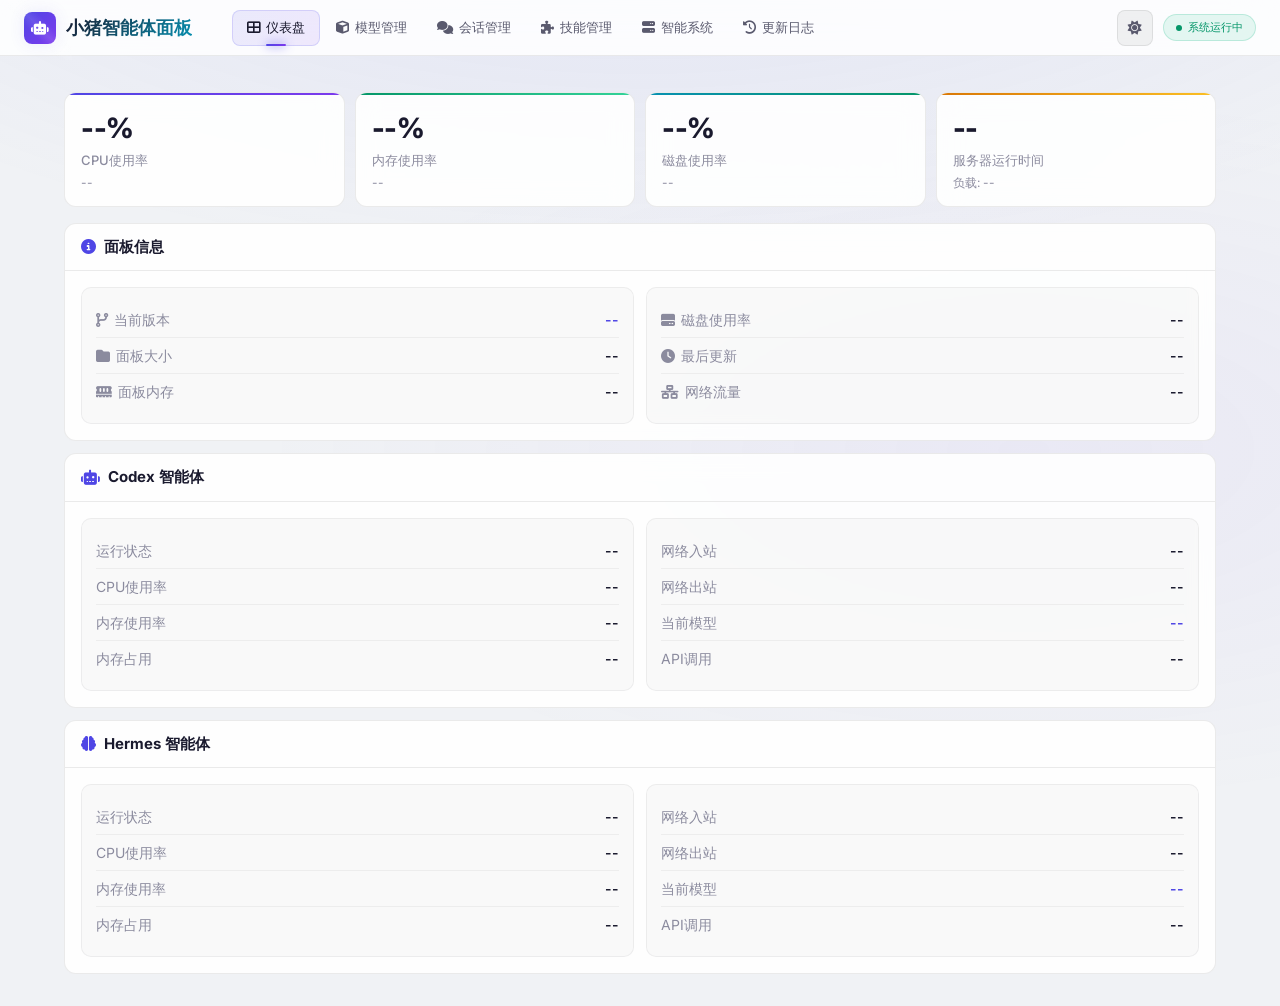
==== index.html @ 763acb1e "Initial commit: Codex WebUI monitoring panel" ====
<!DOCTYPE html>
<html lang="zh-CN">
<head>
    <meta charset="UTF-8">
    <meta name="viewport" content="width=device-width, initial-scale=1.0">
    <meta http-equiv="Cache-Control" content="no-cache, no-store, must-revalidate">
    <meta http-equiv="Pragma" content="no-cache">
    <meta http-equiv="Expires" content="0">
    <title>仪表盘 · 小猪智能体面板</title>
    <link rel="stylesheet" href="https://cdnjs.cloudflare.com/ajax/libs/font-awesome/6.4.0/css/all.min.css">
    <link rel="stylesheet" href="https://fonts.googleapis.com/css2?family=Inter:wght@300;400;500;600;700;800;900&display=swap">
    <style>
        .info-grid {
            display: grid;
            grid-template-columns: repeat(2, minmax(0, 1fr));
            gap: 12px;
        }

        .info-card {
            background: rgba(255, 255, 255, 0.02);
            border: 1px solid rgba(255, 255, 255, 0.04);
            border-radius: 10px;
            padding: 14px;
        }

        [data-theme="light"] .info-card {
            background: rgba(0, 0, 0, 0.02);
            border-color: rgba(0, 0, 0, 0.05);
        }

        .info-row {
            display: flex;
            justify-content: space-between;
            align-items: center;
            gap: 10px;
            padding: 7px 0;
            border-bottom: 1px solid rgba(255, 255, 255, 0.03);
        }

        .info-row:last-child {
            border-bottom: none;
        }

        [data-theme="light"] .info-row {
            border-bottom-color: rgba(0, 0, 0, 0.05);
        }

        .info-key {
            color: var(--text-muted);
            font-size: 14px;
            display: inline-flex;
            align-items: center;
            gap: 6px;
            flex-shrink: 0;
        }

        .info-val {
            color: var(--text-primary);
            font-size: 14px;
            font-weight: 600;
            text-align: right;
            word-break: break-all;
        }

        .info-val.highlight {
            color: var(--accent-1);
        }

        .stat-detail {
            margin-top: 3px;
            color: var(--text-muted);
            font-size: 12px;
        }

        @media (max-width: 768px) {
            .info-grid {
                grid-template-columns: 1fr;
                gap: 8px;
            }
        }

        @media (max-width: 480px) {
            .info-card {
                padding: 10px;
            }

            .info-key,
            .info-val {
                font-size: 13px;
            }

            .stat-detail {
                font-size: 11px;
            }
        }
    </style>
    <link rel="stylesheet" href="theme.css?v=20260429">
    <link rel="stylesheet" href="navbar.css?v=20260429">
</head>
<body>
    
    

    <div class="main-container">
        <!-- 统计条 -->
        <div class="stats-grid">
            <div class="stat-card">
                <div class="stat-value" id="stat-cpu">--%</div>
                <div class="stat-label">CPU使用率</div>
                <div class="stat-detail" id="stat-cpu-detail">--</div>
            </div>
            <div class="stat-card">
                <div class="stat-value" id="stat-memory">--%</div>
                <div class="stat-label">内存使用率</div>
                <div class="stat-detail" id="stat-mem-detail">--</div>
            </div>
            <div class="stat-card">
                <div class="stat-value" id="stat-disk">--%</div>
                <div class="stat-label">磁盘使用率</div>
                <div class="stat-detail" id="stat-disk-detail">--</div>
            </div>
            <div class="stat-card">
                <div class="stat-value" id="stat-uptime">--</div>
                <div class="stat-label">服务器运行时间</div>
                <div class="stat-detail" id="stat-load">负载: --</div>
            </div>
        </div>

        <!-- 面板信息卡片 -->
        <div class="card">
            <div class="card-header">
                <div class="card-title"><i class="fas fa-info-circle"></i> 面板信息</div>
            </div>
            <div class="card-body">
                <div class="info-grid">
                    <div class="info-card">
                        <div class="info-row"><span class="info-key"><i class="fas fa-code-branch"></i> 当前版本</span><span class="info-val highlight" id="panel-version">--</span></div>
                        <div class="info-row"><span class="info-key"><i class="fas fa-folder"></i> 面板大小</span><span class="info-val" id="panel-dir-size">--</span></div>
                        <div class="info-row"><span class="info-key"><i class="fas fa-memory"></i> 面板内存</span><span class="info-val" id="panel-mem">--</span></div>
                    </div>
                    <div class="info-card">
                        <div class="info-row"><span class="info-key"><i class="fas fa-hdd"></i> 磁盘使用率</span><span class="info-val" id="panel-disk">--</span></div>
                        <div class="info-row"><span class="info-key"><i class="fas fa-clock"></i> 最后更新</span><span class="info-val" id="panel-update-date">--</span></div>
                        <div class="info-row"><span class="info-key"><i class="fas fa-network-wired"></i> 网络流量</span><span class="info-val" id="panel-network">--</span></div>
                    </div>
                </div>
            </div>
        </div>

        <!-- Codex 智能体卡片 -->
        <div class="card">
            <div class="card-header">
                <div class="card-title"><i class="fas fa-robot"></i> Codex 智能体</div>
            </div>
            <div class="card-body">
                <div class="info-grid">
                    <div class="info-card">
                        <div class="info-row"><span class="info-key">运行状态</span><span class="info-val" id="codex-status">--</span></div>
                        <div class="info-row"><span class="info-key">CPU使用率</span><span class="info-val" id="codex-cpu">--</span></div>
                        <div class="info-row"><span class="info-key">内存使用率</span><span class="info-val" id="codex-memory">--</span></div>
                        <div class="info-row"><span class="info-key">内存占用</span><span class="info-val" id="codex-mem-mb">--</span></div>
                    </div>
                    <div class="info-card">
                        <div class="info-row"><span class="info-key">网络入站</span><span class="info-val" id="codex-net-in">--</span></div>
                        <div class="info-row"><span class="info-key">网络出站</span><span class="info-val" id="codex-net-out">--</span></div>
                        <div class="info-row"><span class="info-key">当前模型</span><span class="info-val highlight" id="codex-model">--</span></div>
                        <div class="info-row"><span class="info-key">API调用</span><span class="info-val" id="codex-calls">--</span></div>
                    </div>
                </div>
            </div>
        </div>

        <!-- Hermes 智能体卡片 -->
        <div class="card">
            <div class="card-header">
                <div class="card-title"><i class="fas fa-brain"></i> Hermes 智能体</div>
            </div>
            <div class="card-body">
                <div class="info-grid">
                    <div class="info-card">
                        <div class="info-row"><span class="info-key">运行状态</span><span class="info-val" id="hermes-status">--</span></div>
                        <div class="info-row"><span class="info-key">CPU使用率</span><span class="info-val" id="hermes-cpu">--</span></div>
                        <div class="info-row"><span class="info-key">内存使用率</span><span class="info-val" id="hermes-memory">--</span></div>
                        <div class="info-row"><span class="info-key">内存占用</span><span class="info-val" id="hermes-mem-mb">--</span></div>
                    </div>
                    <div class="info-card">
                        <div class="info-row"><span class="info-key">网络入站</span><span class="info-val" id="hermes-net-in">--</span></div>
                        <div class="info-row"><span class="info-key">网络出站</span><span class="info-val" id="hermes-net-out">--</span></div>
                        <div class="info-row"><span class="info-key">当前模型</span><span class="info-val highlight" id="hermes-model">--</span></div>
                        <div class="info-row"><span class="info-key">API调用</span><span class="info-val" id="hermes-calls">--</span></div>
                    </div>
                </div>
            </div>
        </div>
    </div>

    <script>
        const API_HOST = window.location.origin;
        const API_URL = API_HOST + '/api/status';
        
        function formatUptime(seconds) {
            const d = Math.floor(seconds / 86400);
            const h = Math.floor((seconds % 86400) / 3600);
            const m = Math.floor((seconds % 3600) / 60);
            if (d > 0) return d + '天' + h + '小时' + m + '分';
            else if (h > 0) return h + '小时' + m + '分';
            if (m > 0) return m + '分';
            return Math.max(0, Math.floor(seconds || 0)) + '秒';
        }
        
        function formatBytes(bytes) {
            if (bytes < 1024) return Math.round(bytes) + 'B';
            else if (bytes < 1024 * 1024) return (bytes / 1024).toFixed(1) + 'KB';
            else return (bytes / (1024 * 1024)).toFixed(1) + 'MB';
        }

        function toNumber(value) {
            const n = Number(value);
            return Number.isFinite(n) ? n : null;
        }

        function formatPercent(value) {
            const n = toNumber(value);
            return n === null ? '--' : n + '%';
        }

        function formatGbPair(used, total) {
            const usedN = toNumber(used);
            const totalN = toNumber(total);
            if (usedN === null || totalN === null) return '--';
            return usedN + 'GB / ' + totalN + 'GB';
        }

        function formatMb(value) {
            const n = toNumber(value);
            return n === null ? '--' : n + 'MB';
        }

        function statusText(status) {
            if (status === 'online') return '运行中';
            if (status === 'stopped') return '已停止';
            if (status === 'offline') return '离线';
            return '--';
        }
        
        function formatNetworkSpeed(bytesPerSecond) {
            const value = toNumber(bytesPerSecond);
            if (value === null) return '--';
            if (value < 1024) return Math.round(value) + 'B/s';
            if (value < 1024 * 1024) return (value / 1024).toFixed(1) + 'KB/s';
            return (value / (1024 * 1024)).toFixed(1) + 'MB/s';
        }
        
        function setStatusColor(el, status) {
            if (status === 'online') {
                el.style.color = 'var(--accent-4)';
            } else if (status === 'stopped' || status === 'offline') {
                el.style.color = 'var(--accent-6)';
            } else {
                el.style.color = 'var(--text-secondary)';
            }
        }
        
        function updateDashboard(data) {
                    const sys = data.system_info || {};
                    const agents = data.agents || {};
                    const codex = agents.codex || {};
                    const he = agents.hermes || {};
                    const ms = data.model_stats || {};
                    
                    // 统计条 - CPU
                    document.getElementById('stat-cpu').textContent = formatPercent(sys.total_cpu);
                    document.getElementById('stat-cpu-detail').textContent = '负载: ' + (sys.load_avg || '--');
                    
                    // 统计条 - 内存
                    document.getElementById('stat-memory').textContent = formatPercent(sys.total_memory);
                    document.getElementById('stat-mem-detail').textContent = formatGbPair(sys.mem_used_gb, sys.mem_total_gb);
                    
                    // 统计条 - 磁盘
                    document.getElementById('stat-disk').textContent = formatPercent(sys.total_disk);
                    document.getElementById('stat-disk-detail').textContent = formatGbPair(sys.disk_used_gb, sys.disk_total_gb);
                    
                    // 统计条 - 服务器运行时间
                    document.getElementById('stat-uptime').textContent = formatUptime(sys.server_uptime_seconds || 0);
                    document.getElementById('stat-load').textContent = '负载: ' + (sys.load_avg || '--');
                    
                    // Codex
                    const codexStatus = codex.status || 'unknown';
                    const codexStatusEl = document.getElementById('codex-status');
                    codexStatusEl.textContent = statusText(codexStatus);
                    setStatusColor(codexStatusEl, codexStatus);
                    
                    document.getElementById('codex-cpu').textContent = formatPercent(codex.cpu_usage);
                    document.getElementById('codex-memory').textContent = formatPercent(codex.memory_usage);
                    document.getElementById('codex-mem-mb').textContent = formatMb(codex.mem_mb);
                    document.getElementById('codex-net-in').textContent = formatNetworkSpeed(codex.network_in || 0);
                    document.getElementById('codex-net-out').textContent = formatNetworkSpeed(codex.network_out || 0);
                    // 当前模型从 model_stats 读取（显示真实 model_id）
                    document.getElementById('codex-model').textContent = ms.model_id || codex.model || '--';
                    document.getElementById('codex-calls').textContent = codex.api_calls || 0;
                    
                    // 面板信息
                    const pi = data.panel_info || {};
                    document.getElementById('panel-version').textContent = pi.panel_version || '--';
                    document.getElementById('panel-dir-size').textContent = pi.dir_size || '--';
                    document.getElementById('panel-mem').textContent = pi.panel_mem || '--';
                    document.getElementById('panel-update-date').textContent = pi.update_date || '--';
                    document.getElementById('panel-disk').textContent = formatPercent(sys.total_disk);
                    document.getElementById('panel-network').textContent = '↓' + formatNetworkSpeed(sys.total_network_in || 0) + ' ↑' + formatNetworkSpeed(sys.total_network_out || 0);
                    
                    // Hermes
                    const heStatus = he.status || 'unknown';
                    const heStatusEl = document.getElementById('hermes-status');
                    heStatusEl.textContent = statusText(heStatus);
                    setStatusColor(heStatusEl, heStatus);
                    
                    document.getElementById('hermes-cpu').textContent = formatPercent(he.cpu_usage);
                    document.getElementById('hermes-memory').textContent = formatPercent(he.memory_usage);
                    document.getElementById('hermes-mem-mb').textContent = formatMb(he.mem_mb);
                    document.getElementById('hermes-net-in').textContent = formatNetworkSpeed(he.network_in || 0);
                    document.getElementById('hermes-net-out').textContent = formatNetworkSpeed(he.network_out || 0);
                    // Hermes 当前模型
                    document.getElementById('hermes-model').textContent = he.model || '--';
                    document.getElementById('hermes-calls').textContent = he.api_calls || 0;
        }

        // SSE 实时推送（主数据源）+ 轮询 fallback
        let sseConnected = false;
        function connectSSE() {
            const evtSource = new EventSource(API_HOST + '/api/events');
            evtSource.onopen = function() {
                sseConnected = true;
                console.log('✅ SSE 实时连接已建立');
            };
            evtSource.onmessage = function(e) {
                try {
                    const msg = JSON.parse(e.data);
                    if (msg.data) {
                        updateDashboard(msg.data);
                        // 如果有变化字段，高亮显示
                        if (msg.changes && msg.changes.length > 0) {
                            highlightChanges(msg.changes);
                        }
                    }
                } catch(err) { console.error('SSE parse error:', err); }
            };
            evtSource.onerror = function() {
                sseConnected = false;
                console.warn('⚠️ SSE 连接断开，3秒后重试...');
                evtSource.close();
                setTimeout(connectSSE, 3000);
            };
        }
        function highlightChanges(changes) {
            // 高亮显示变化的字段
            changes.forEach(c => {
                const parts = c.split('.');
                if (parts.length < 2) return;
                const agent = parts[0];
                const field = parts[1];
                // 找到对应的 DOM 元素并添加高亮动画
                const idMap = {
                    'oc': { 'cpu_usage': 'codex-cpu', 'memory_usage': 'codex-memory', 'status': 'codex-status', 'model': 'codex-model', 'api_calls': 'codex-calls' },
                    'codex': { 'cpu_usage': 'codex-cpu', 'memory_usage': 'codex-memory', 'status': 'codex-status', 'model': 'codex-model', 'api_calls': 'codex-calls' },
                    'he': { 'cpu_usage': 'hermes-cpu', 'memory_usage': 'hermes-memory', 'status': 'hermes-status', 'model': 'hermes-model', 'api_calls': 'hermes-calls' },
                    'hermes': { 'cpu_usage': 'hermes-cpu', 'memory_usage': 'hermes-memory', 'status': 'hermes-status', 'model': 'hermes-model', 'api_calls': 'hermes-calls' }
                };
                const elId = idMap[agent] && idMap[agent][field];
                if (elId) {
                    const el = document.getElementById(elId);
                    if (el) {
                        el.style.transition = 'color 0.3s';
                        el.style.color = 'var(--accent-3)';
                        setTimeout(() => { el.style.color = ''; }, 1000);
                    }
                }
            });
        }
        // 首屏先拉一次，避免等待 SSE 首帧
        fetch(API_URL).then(r => r.json()).then(d => updateDashboard(d)).catch(() => {});
        // 启动 SSE 实时连接
        connectSSE();
        // 轮询 fallback：每 30 秒从 /api/status 拉取一次（防止 SSE 静默断开）
        setInterval(() => {
            if (!sseConnected) {
                fetch(API_URL).then(r => r.json()).then(d => updateDashboard(d)).catch(() => {});
            }
        }, 30000);
</script>
<script src="auth.js?v=20260429"></script>
<script src="navbar.js?v=20260429"></script>
</body>
</html>
---- theme.css ----
/* ========================================
   小猪智能体面板 - 公共主题样式
   所有页面统一引用此文件
   ======================================== */

/* ===== CSS变量 ===== */
:root {
    --bg-primary: #0a0a0f;
    --bg-secondary: #12121a;
    --bg-card: rgba(18, 18, 26, 0.8);
    --bg-card-hover: rgba(25, 25, 40, 0.9);
    --border: rgba(255, 255, 255, 0.06);
    --border-glow: rgba(99, 102, 241, 0.3);
    --text-primary: #f0f0f5;
    --text-secondary: #8b8b9e;
    --text-muted: #5a5a6e;
    --accent-1: #6366f1;
    --accent-2: #8b5cf6;
    --accent-3: #06b6d4;
    --accent-4: #10b981;
    --accent-5: #f59e0b;
    --accent-6: #ef4444;
    --glow-1: rgba(99, 102, 241, 0.15);
    --glow-2: rgba(139, 92, 246, 0.15);
    --glow-3: rgba(6, 182, 212, 0.15);
}
[data-theme="light"] {
    --bg-primary: #f0f2f5;
    --bg-secondary: #ffffff;
    --bg-card: rgba(255,255,255,0.9);
    --bg-card-hover: rgba(255,255,255,0.95);
    --border: rgba(0,0,0,0.08);
    --border-glow: rgba(99,102,241,0.2);
    --text-primary: #1a1a2e;
    --text-secondary: #5a5a6e;
    --text-muted: #8b8b9e;
    --accent-1: #4f46e5;
    --accent-2: #7c3aed;
    --accent-3: #0891b2;
    --accent-4: #059669;
    --accent-5: #d97706;
    --accent-6: #dc2626;
    --glow-1: rgba(79,70,229,0.1);
    --glow-2: rgba(124,58,237,0.1);
    --glow-3: rgba(8,145,178,0.1);
}

/* ===== 基础重置 ===== */
* { margin: 0; padding: 0; box-sizing: border-box; }
body {
    font-family: 'Inter', 'Microsoft YaHei', -apple-system, BlinkMacSystemFont, sans-serif;
    background: var(--bg-primary);
    color: var(--text-primary);
    line-height: 1.5;
    font-size: 15px;
    overflow-x: hidden;
    transition: background-color 0.4s ease, color 0.3s ease;
}
body::before {
    content: ''; position: fixed; top: 0; left: 0; right: 0; bottom: 0;
    background: radial-gradient(ellipse 80% 50% at 50% -20%, rgba(99,102,241,0.12), transparent),
                radial-gradient(ellipse 60% 40% at 80% 50%, rgba(139,92,246,0.06), transparent);
    pointer-events: none; z-index: 0;
}
body::after {
    content: ''; position: fixed; top: 0; left: 0; right: 0; bottom: 0;
    background-image: linear-gradient(rgba(255,255,255,0.02) 1px, transparent 1px),
                      linear-gradient(90deg, rgba(255,255,255,0.02) 1px, transparent 1px);
    background-size: 60px 60px; pointer-events: none; z-index: 0;
}

/* ===== 主容器 ===== */
.main-container {
    margin-top: 72px;
    padding: 20px 24px;
    max-width: 1200px;
    margin-left: auto;
    margin-right: auto;
    position: relative;
    z-index: 1;
}

/* ===== 卡片 ===== */
.card {
    background: var(--bg-card);
    backdrop-filter: blur(12px);
    border: 1px solid var(--border);
    border-radius: 12px;
    margin-bottom: 12px;
    overflow: hidden;
    transition: background-color 0.4s ease, border-color 0.4s ease;
}
.card-header {
    padding: 12px 16px;
    border-bottom: 1px solid var(--border);
    display: flex;
    align-items: center;
    justify-content: space-between;
    min-height: 44px;
}
.card-title {
    font-size: 15px;
    font-weight: 700;
    display: flex;
    align-items: center;
    gap: 8px;
}
.card-title i { color: var(--accent-1); font-size: 15px; }
.card-body { padding: 16px; }

/* ===== 按钮 ===== */
.btn {
    display: inline-flex; align-items: center; gap: 6px;
    padding: 7px 14px; border-radius: 8px;
    font-size: 14px; font-weight: 600;
    cursor: pointer; transition: all 0.3s ease;
    border: none; text-decoration: none;
}
.btn-primary { background: linear-gradient(135deg, var(--accent-1), var(--accent-2)); color: white; box-shadow: 0 2px 10px var(--glow-1); }
.btn-primary:hover { transform: translateY(-1px); box-shadow: 0 4px 15px var(--glow-1); }
.btn-ghost { background: rgba(255,255,255,0.05); color: var(--text-secondary); border: 1px solid var(--border); }
.btn-ghost:hover { background: rgba(255,255,255,0.08); color: var(--text-primary); }
.btn-success { background: linear-gradient(135deg, var(--accent-4), #34d399); color: white; }
.btn-warning { background: linear-gradient(135deg, var(--accent-5), #fbbf24); color: #1a1a2e; }
.btn-danger { background: linear-gradient(135deg, var(--accent-6), #dc2626); color: white; }
.btn-sm { padding: 4px 8px !important; font-size: 12px !important; }
.btn:disabled { opacity: 0.5; cursor: not-allowed; transform: none !important; }

/* ===== 统计卡片 ===== */
.stats-grid {
    display: grid; grid-template-columns: repeat(4, 1fr); gap: 10px; margin-bottom: 16px;
}
.stat-card {
    background: var(--bg-card); backdrop-filter: blur(12px);
    border: 1px solid var(--border); border-radius: 12px; padding: 14px 16px;
    position: relative; overflow: hidden; transition: all 0.3s ease;
}
.stat-card::before {
    content: ''; position: absolute; top: 0; left: 0; right: 0; height: 2px;
}
.stat-card:nth-child(1)::before { background: linear-gradient(90deg, var(--accent-1), var(--accent-2)); }
.stat-card:nth-child(2)::before { background: linear-gradient(90deg, var(--accent-4), #34d399); }
.stat-card:nth-child(3)::before { background: linear-gradient(90deg, var(--accent-3), var(--accent-4)); }
.stat-card:nth-child(4)::before { background: linear-gradient(90deg, var(--accent-5), #fbbf24); }
.stat-card:nth-child(5)::before { background: linear-gradient(90deg, #6b7280, #9ca3af); }
.stat-card:nth-child(6)::before { background: linear-gradient(90deg, #8b5cf6, #a78bfa); }
.stat-card:hover {
    border-color: var(--border-glow); transform: translateY(-2px);
}
.stat-value {
    font-size: 28px; font-weight: 800; letter-spacing: -0.5px; margin-bottom: 2px;
}
.stat-label {
    color: var(--text-muted); font-size: 13px; font-weight: 500;
}
.stat-label i {
    margin-right: 4px; font-size: 12px;
}
.stat-card.clickable { cursor: pointer; }
.stat-card.clickable:active { transform: scale(0.98); }

/* ===== 主题切换动画 ===== */
.card, .stat-card, .model-item, .agent-card, .version-card, .log-container,
.config-item, .info-card, .agent-stat {
    transition: background-color 0.4s ease, border-color 0.4s ease, box-shadow 0.4s ease;
}

/* ===== 响应式 ===== */
@media (max-width: 1024px) {
    .main-container { padding: 16px 20px; }
}
@media (max-width: 768px) {
    .main-container { padding: 12px; margin-top: 60px; max-width: 100%; }
    .card-header { padding: 10px 12px; }
    .card-body { padding: 12px; }
    .stats-grid { grid-template-columns: repeat(2, 1fr); gap: 8px; }
}
@media (max-width: 480px) {
    .main-container { padding: 8px; margin-top: 52px; }
    .stats-grid { grid-template-columns: repeat(2, 1fr); gap: 6px; }
    .stat-value { font-size: 24px; }
}

/* ===== 滚动条 ===== */
::-webkit-scrollbar { width: 5px; }
::-webkit-scrollbar-track { background: transparent; }
::-webkit-scrollbar-thumb { background: rgba(255,255,255,0.1); border-radius: 3px; }
---- navbar.css ----
/**
 * 小猪智能体面板 公共导航栏样式
 * 所有页面统一引用此文件
 */

/* ===== 导航栏 ===== */
.navbar {
    background: rgba(10, 10, 15, 0.85);
    backdrop-filter: blur(20px) saturate(1.5);
    -webkit-backdrop-filter: blur(20px) saturate(1.5);
    border-bottom: 1px solid var(--border);
    height: 56px;
    position: fixed;
    top: 0; left: 0; right: 0;
    z-index: 1000;
    display: flex;
    align-items: center;
    padding: 0 24px;
}
[data-theme="light"] .navbar {
    background: rgba(255,255,255,0.85);
}

/* 品牌 */
.navbar-brand {
    display: flex;
    align-items: center;
    gap: 10px;
    font-size: 18px;
    font-weight: 800;
    color: var(--text-primary);
    text-decoration: none;
}
.navbar-brand .logo {
    width: 32px; height: 32px;
    background: linear-gradient(135deg, var(--accent-1), var(--accent-2));
    border-radius: 8px;
    display: flex;
    align-items: center;
    justify-content: center;
    font-size: 14px;
    color: white;
    box-shadow: 0 0 16px var(--glow-1);
    position: relative;
    overflow: visible;
}
.navbar-brand .logo::after {
    content: '';
    position: absolute;
    top: -50%; left: -50%;
    width: 200%; height: 200%;
    background: linear-gradient(45deg, transparent 40%, rgba(255,255,255,0.1) 50%, transparent 60%);
    animation: shimmer 3s infinite;
}
@keyframes shimmer {
    0% { transform: translateX(-100%) rotate(45deg); }
    100% { transform: translateX(100%) rotate(45deg); }
}
.navbar-brand span {
    background: linear-gradient(135deg, var(--text-primary), var(--accent-3));
    -webkit-background-clip: text;
    -webkit-text-fill-color: transparent;
    background-clip: text;
}

/* 菜单 */
.navbar-menu {
    display: flex;
    margin-left: 40px;
    gap: 2px;
}
.navbar-item {
    display: flex;
    align-items: center;
    gap: 6px;
    padding: 0 14px;
    height: 36px;
    color: var(--text-secondary);
    text-decoration: none;
    font-size: 13px;
    font-weight: 500;
    border-radius: 8px;
    transition: all 0.3s ease;
    position: relative;
}
.navbar-item:hover {
    color: var(--text-primary);
    background: rgba(255,255,255,0.05);
}
[data-theme="light"] .navbar-item:hover {
    background: rgba(0,0,0,0.05);
}
.navbar-item.active {
    color: var(--text-primary);
    background: linear-gradient(135deg, var(--glow-1), var(--glow-2));
    border: 1px solid var(--border-glow);
}
.navbar-item.active::before {
    content: '';
    position: absolute;
    bottom: -1px;
    left: 50%;
    transform: translateX(-50%);
    width: 20px;
    height: 2px;
    background: linear-gradient(90deg, var(--accent-1), var(--accent-2));
    border-radius: 1px;
    box-shadow: 0 0 10px var(--accent-1);
}

/* 右侧区域 */
.navbar-right {
    margin-left: auto;
    display: flex;
    align-items: center;
    gap: 10px;
    flex-shrink: 0;
}

/* 主题切换按钮 */
.theme-toggle {
    width: 36px; height: 36px;
    border-radius: 8px;
    border: 1px solid var(--border);
    background: rgba(255,255,255,0.05);
    color: var(--text-secondary);
    cursor: pointer;
    display: flex; align-items: center; justify-content: center;
    font-size: 14px;
    transition: all 0.3s ease;
    position: relative;
    overflow: hidden;
}
.theme-toggle:hover {
    background: rgba(255,255,255,0.1);
    color: var(--text-primary);
    border-color: var(--border-glow);
}
[data-theme="light"] .theme-toggle {
    background: rgba(0,0,0,0.05);
}
[data-theme="light"] .theme-toggle:hover {
    background: rgba(0,0,0,0.08);
}
.theme-toggle .icon-sun,
.theme-toggle .icon-moon {
    position: absolute;
    transition: all 0.4s cubic-bezier(0.4, 0, 0.2, 1);
}
.theme-toggle .icon-sun {
    opacity: 0;
    transform: rotate(-90deg) scale(0.5);
}
.theme-toggle .icon-moon {
    opacity: 1;
    transform: rotate(0deg) scale(1);
}
[data-theme="light"] .theme-toggle .icon-sun {
    opacity: 1;
    transform: rotate(0deg) scale(1);
}
[data-theme="light"] .theme-toggle .icon-moon {
    opacity: 0;
    transform: rotate(90deg) scale(0.5);
}

/* 状态标签 */
.navbar-status {
    display: flex;
    align-items: center;
    gap: 6px;
    padding: 4px 12px;
    background: rgba(16,185,129,0.1);
    border: 1px solid rgba(16,185,129,0.2);
    border-radius: 16px;
    font-size: 11px;
    color: var(--accent-4);
    font-weight: 500;
}
.navbar-status .pulse {
    width: 6px; height: 6px;
    background: var(--accent-4);
    border-radius: 50%;
    animation: pulse-dot 2s infinite;
}
@keyframes pulse-dot {
    0%, 100% { opacity: 1; box-shadow: 0 0 0 0 rgba(16,185,129,0.4); }
    50% { opacity: 0.8; box-shadow: 0 0 0 6px rgba(16,185,129,0); }
}

/* 汉堡菜单按钮 */
.hamburger {
    display: none;
    width: 36px; height: 36px;
    border-radius: 8px;
    border: 1px solid var(--border);
    background: rgba(255,255,255,0.05);
    color: var(--text-secondary);
    cursor: pointer;
    align-items: center;
    justify-content: center;
    font-size: 16px;
    transition: all 0.3s ease;
}
.hamburger:hover {
    background: rgba(255,255,255,0.1);
    color: var(--text-primary);
}
[data-theme="light"] .hamburger {
    background: rgba(0,0,0,0.05);
}
[data-theme="light"] .hamburger:hover {
    background: rgba(0,0,0,0.08);
}

/* ===== 手机端下拉菜单 ===== */
.mobile-menu {
    display: none;
    position: fixed;
    top: 56px; left: 0; right: 0;
    background: rgba(10,10,15,0.95);
    backdrop-filter: blur(20px);
    -webkit-backdrop-filter: blur(20px);
    border-bottom: 1px solid var(--border);
    z-index: 999;
    flex-direction: column;
    padding: 8px 16px 12px;
    gap: 4px;
    max-height: calc(100vh - 56px);
    overflow-y: auto;
}
.mobile-menu.open {
    display: flex;
}
[data-theme="light"] .mobile-menu {
    background: rgba(255,255,255,0.95);
}
.mobile-menu-item {
    display: flex;
    align-items: center;
    gap: 10px;
    padding: 12px 14px;
    color: var(--text-secondary);
    text-decoration: none;
    font-size: 13px;
    font-weight: 500;
    border-radius: 8px;
    transition: all 0.3s ease;
}
.mobile-menu-item:hover {
    color: var(--text-primary);
    background: rgba(255,255,255,0.05);
}
[data-theme="light"] .mobile-menu-item:hover {
    background: rgba(0,0,0,0.05);
}
.mobile-menu-item.active {
    color: var(--text-primary);
    background: linear-gradient(135deg, var(--glow-1), var(--glow-2));
    border: 1px solid var(--border-glow);
}

/* 会话管理 */
.nav-menu a:nth-child(4) i { color: var(--accent-5); }

/* ===== 响应式 ===== */
@media (max-width: 768px) {
    .navbar { padding: 0 16px; justify-content: space-between; height: 60px; }
    .navbar-menu { display: none !important; }
    .navbar-status { display: none !important; }
    .theme-toggle { display: flex !important; width: 38px !important; height: 38px !important; font-size: 14px !important; }
    .hamburger { display: flex !important; width: 38px !important; height: 38px !important; font-size: 16px !important; }
    .navbar-right { gap: 8px; flex-shrink: 0; }
    .navbar-brand { font-size: 16px; flex-shrink: 0; gap: 8px; }
    .navbar-brand .logo { width: 34px; height: 34px; font-size: 14px; }
    .navbar-brand .logo::after { display: none; }
    .mobile-menu { top: 60px; max-height: calc(100vh - 60px); }
}
@media (max-width: 480px) {
    .navbar { padding: 0 12px; height: 52px; }
    .navbar-brand { gap: 8px; }
    .navbar-brand .logo { width: 30px; height: 30px; font-size: 13px; }
    .theme-toggle { width: 34px !important; height: 34px !important; font-size: 13px !important; }
    .hamburger { width: 34px !important; height: 34px !important; font-size: 14px !important; }
    .navbar-right { gap: 6px; }
    .mobile-menu { top: 52px; padding: 6px 10px 10px; }
    .mobile-menu-item { padding: 10px 12px; font-size: 13px; }
}
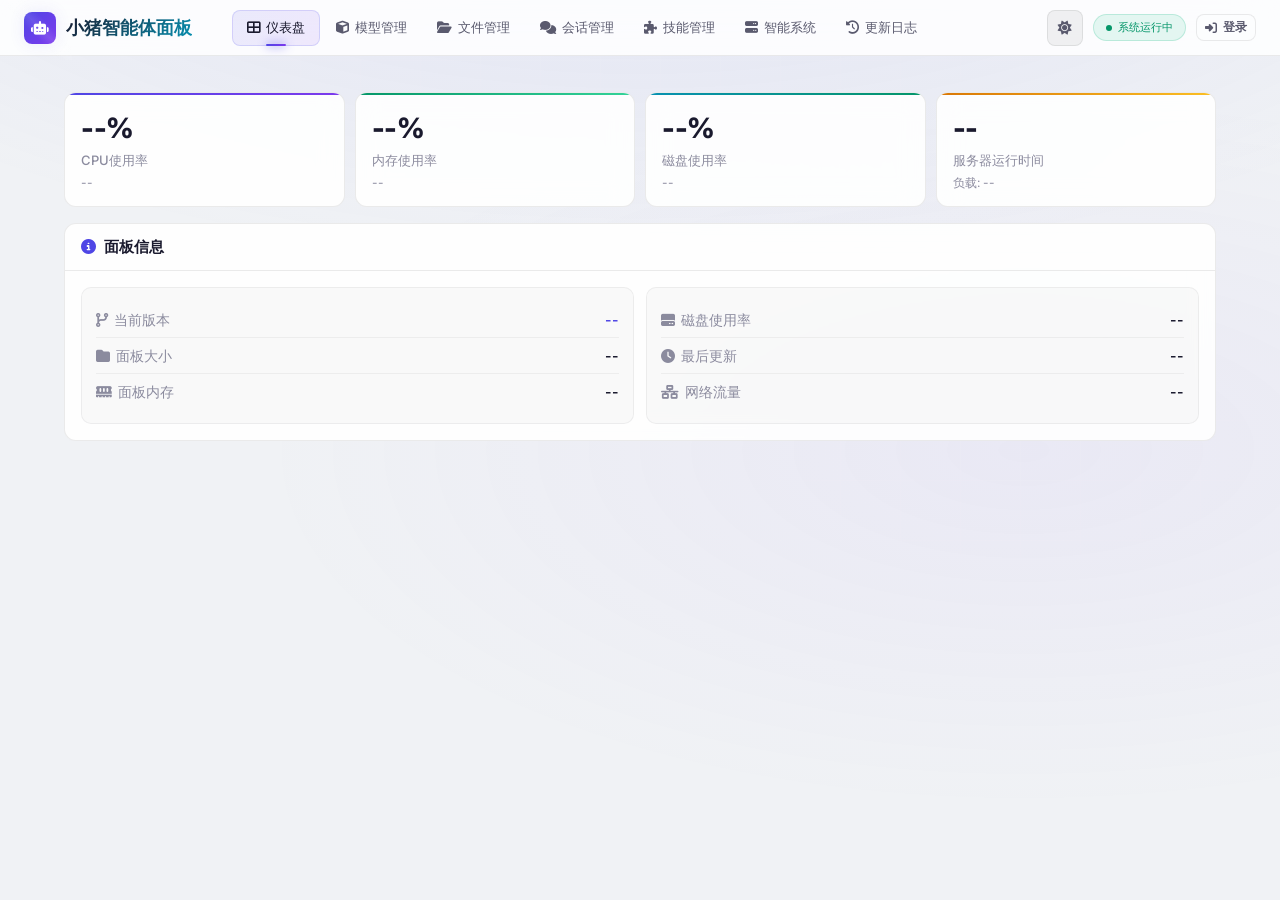
==== commit dbaf0ba2: "feat: 全面优化监控面板 - 动态agent检测/token统计/文件管理/安全保护 主要改动: - 动态agent检测: 移除Hermes硬编码，自动发现OpenClaw和Codex - Tok" ====
--- a/index.html
+++ b/index.html
@@ -147,51 +147,7 @@
             </div>
         </div>
 
-        <!-- Codex 智能体卡片 -->
-        <div class="card">
-            <div class="card-header">
-                <div class="card-title"><i class="fas fa-robot"></i> Codex 智能体</div>
-            </div>
-            <div class="card-body">
-                <div class="info-grid">
-                    <div class="info-card">
-                        <div class="info-row"><span class="info-key">运行状态</span><span class="info-val" id="codex-status">--</span></div>
-                        <div class="info-row"><span class="info-key">CPU使用率</span><span class="info-val" id="codex-cpu">--</span></div>
-                        <div class="info-row"><span class="info-key">内存使用率</span><span class="info-val" id="codex-memory">--</span></div>
-                        <div class="info-row"><span class="info-key">内存占用</span><span class="info-val" id="codex-mem-mb">--</span></div>
-                    </div>
-                    <div class="info-card">
-                        <div class="info-row"><span class="info-key">网络入站</span><span class="info-val" id="codex-net-in">--</span></div>
-                        <div class="info-row"><span class="info-key">网络出站</span><span class="info-val" id="codex-net-out">--</span></div>
-                        <div class="info-row"><span class="info-key">当前模型</span><span class="info-val highlight" id="codex-model">--</span></div>
-                        <div class="info-row"><span class="info-key">API调用</span><span class="info-val" id="codex-calls">--</span></div>
-                    </div>
-                </div>
-            </div>
-        </div>
-
-        <!-- Hermes 智能体卡片 -->
-        <div class="card">
-            <div class="card-header">
-                <div class="card-title"><i class="fas fa-brain"></i> Hermes 智能体</div>
-            </div>
-            <div class="card-body">
-                <div class="info-grid">
-                    <div class="info-card">
-                        <div class="info-row"><span class="info-key">运行状态</span><span class="info-val" id="hermes-status">--</span></div>
-                        <div class="info-row"><span class="info-key">CPU使用率</span><span class="info-val" id="hermes-cpu">--</span></div>
-                        <div class="info-row"><span class="info-key">内存使用率</span><span class="info-val" id="hermes-memory">--</span></div>
-                        <div class="info-row"><span class="info-key">内存占用</span><span class="info-val" id="hermes-mem-mb">--</span></div>
-                    </div>
-                    <div class="info-card">
-                        <div class="info-row"><span class="info-key">网络入站</span><span class="info-val" id="hermes-net-in">--</span></div>
-                        <div class="info-row"><span class="info-key">网络出站</span><span class="info-val" id="hermes-net-out">--</span></div>
-                        <div class="info-row"><span class="info-key">当前模型</span><span class="info-val highlight" id="hermes-model">--</span></div>
-                        <div class="info-row"><span class="info-key">API调用</span><span class="info-val" id="hermes-calls">--</span></div>
-                    </div>
-                </div>
-            </div>
-        </div>
+                <div id="agent-cards-container"></div>
     </div>
 
     <script>
@@ -261,43 +217,84 @@
             }
         }
         
+        // 智能体 ID → 图标映射（动态）
+        function agentIcon(agentId) {
+            const icons = { 'openclaw': 'fa-robot', 'codex': 'fa-code' };
+            return icons[agentId] || 'fa-microchip';
+        }
+
+        // 动态生成智能体卡片
+        function renderAgentCards(agents) {
+            const container = document.getElementById('agent-cards-container');
+            if (!container) return;
+            if (container.children.length === 0) {
+                let html = '';
+                for (const [agentId, info] of Object.entries(agents || {})) {
+                    const label = info.name || agentId;
+                    const icon = agentIcon(agentId);
+                    html += `
+        <div class="card agent-card" data-agent="${agentId}">
+            <div class="card-header">
+                <div class="card-title"><i class="fas ${icon}"></i> ${label} 智能体</div>
+            </div>
+            <div class="card-body">
+                <div class="info-grid">
+                    <div class="info-card">
+                        <div class="info-row"><span class="info-key">运行状态</span><span class="info-val" id="${agentId}-status">--</span></div>
+                        <div class="info-row"><span class="info-key">CPU使用率</span><span class="info-val" id="${agentId}-cpu">--</span></div>
+                        <div class="info-row"><span class="info-key">内存使用率</span><span class="info-val" id="${agentId}-memory">--</span></div>
+                        <div class="info-row"><span class="info-key">内存占用</span><span class="info-val" id="${agentId}-mem-mb">--</span></div>
+                    </div>
+                    <div class="info-card">
+                        <div class="info-row"><span class="info-key">网络入站</span><span class="info-val" id="${agentId}-net-in">--</span></div>
+                        <div class="info-row"><span class="info-key">网络出站</span><span class="info-val" id="${agentId}-net-out">--</span></div>
+                        <div class="info-row"><span class="info-key">当前模型</span><span class="info-val highlight" id="${agentId}-model">--</span></div>
+                        <div class="info-row"><span class="info-key">API调用</span><span class="info-val" id="${agentId}-calls">--</span></div>
+                    </div>
+                </div>
+            </div>
+        </div>`;
+                }
+                container.innerHTML = html;
+            }
+        }
+        
         function updateDashboard(data) {
                     const sys = data.system_info || {};
                     const agents = data.agents || {};
-                    const codex = agents.codex || {};
-                    const he = agents.hermes || {};
                     const ms = data.model_stats || {};
                     
-                    // 统计条 - CPU
+                    // 统计条
                     document.getElementById('stat-cpu').textContent = formatPercent(sys.total_cpu);
                     document.getElementById('stat-cpu-detail').textContent = '负载: ' + (sys.load_avg || '--');
-                    
-                    // 统计条 - 内存
                     document.getElementById('stat-memory').textContent = formatPercent(sys.total_memory);
                     document.getElementById('stat-mem-detail').textContent = formatGbPair(sys.mem_used_gb, sys.mem_total_gb);
-                    
-                    // 统计条 - 磁盘
                     document.getElementById('stat-disk').textContent = formatPercent(sys.total_disk);
                     document.getElementById('stat-disk-detail').textContent = formatGbPair(sys.disk_used_gb, sys.disk_total_gb);
-                    
-                    // 统计条 - 服务器运行时间
                     document.getElementById('stat-uptime').textContent = formatUptime(sys.server_uptime_seconds || 0);
                     document.getElementById('stat-load').textContent = '负载: ' + (sys.load_avg || '--');
-                    
-                    // Codex
-                    const codexStatus = codex.status || 'unknown';
-                    const codexStatusEl = document.getElementById('codex-status');
-                    codexStatusEl.textContent = statusText(codexStatus);
-                    setStatusColor(codexStatusEl, codexStatus);
-                    
-                    document.getElementById('codex-cpu').textContent = formatPercent(codex.cpu_usage);
-                    document.getElementById('codex-memory').textContent = formatPercent(codex.memory_usage);
-                    document.getElementById('codex-mem-mb').textContent = formatMb(codex.mem_mb);
-                    document.getElementById('codex-net-in').textContent = formatNetworkSpeed(codex.network_in || 0);
-                    document.getElementById('codex-net-out').textContent = formatNetworkSpeed(codex.network_out || 0);
-                    // 当前模型从 model_stats 读取（显示真实 model_id）
-                    document.getElementById('codex-model').textContent = ms.model_id || codex.model || '--';
-                    document.getElementById('codex-calls').textContent = codex.api_calls || 0;
+
+                    // 动态生成卡片（首次）并更新所有智能体数据
+                    renderAgentCards(agents);
+                    for (const [agentId, info] of Object.entries(agents)) {
+                        const setStatus = (field, value) => {
+                            const el = document.getElementById(agentId + '-' + field);
+                            if (el) el.textContent = value;
+                        };
+                        const status = info.status || 'unknown';
+                        const statusEl = document.getElementById(agentId + '-status');
+                        if (statusEl) {
+                            statusEl.textContent = statusText(status);
+                            setStatusColor(statusEl, status);
+                        }
+                        setStatus('cpu', formatPercent(info.cpu_usage));
+                        setStatus('memory', formatPercent(info.memory_usage));
+                        setStatus('mem-mb', formatMb(info.mem_mb));
+                        setStatus('net-in', formatNetworkSpeed(info.network_in || 0));
+                        setStatus('net-out', formatNetworkSpeed(info.network_out || 0));
+                        setStatus('model', ms.model_id || info.model || '--');
+                        setStatus('calls', info.api_calls || 0);
+                    }
                     
                     // 面板信息
                     const pi = data.panel_info || {};
@@ -307,22 +304,7 @@
                     document.getElementById('panel-update-date').textContent = pi.update_date || '--';
                     document.getElementById('panel-disk').textContent = formatPercent(sys.total_disk);
                     document.getElementById('panel-network').textContent = '↓' + formatNetworkSpeed(sys.total_network_in || 0) + ' ↑' + formatNetworkSpeed(sys.total_network_out || 0);
-                    
-                    // Hermes
-                    const heStatus = he.status || 'unknown';
-                    const heStatusEl = document.getElementById('hermes-status');
-                    heStatusEl.textContent = statusText(heStatus);
-                    setStatusColor(heStatusEl, heStatus);
-                    
-                    document.getElementById('hermes-cpu').textContent = formatPercent(he.cpu_usage);
-                    document.getElementById('hermes-memory').textContent = formatPercent(he.memory_usage);
-                    document.getElementById('hermes-mem-mb').textContent = formatMb(he.mem_mb);
-                    document.getElementById('hermes-net-in').textContent = formatNetworkSpeed(he.network_in || 0);
-                    document.getElementById('hermes-net-out').textContent = formatNetworkSpeed(he.network_out || 0);
-                    // Hermes 当前模型
-                    document.getElementById('hermes-model').textContent = he.model || '--';
-                    document.getElementById('hermes-calls').textContent = he.api_calls || 0;
-        }
+                }
 
         // SSE 实时推送（主数据源）+ 轮询 fallback
         let sseConnected = false;
@@ -362,8 +344,6 @@
                 const idMap = {
                     'oc': { 'cpu_usage': 'codex-cpu', 'memory_usage': 'codex-memory', 'status': 'codex-status', 'model': 'codex-model', 'api_calls': 'codex-calls' },
                     'codex': { 'cpu_usage': 'codex-cpu', 'memory_usage': 'codex-memory', 'status': 'codex-status', 'model': 'codex-model', 'api_calls': 'codex-calls' },
-                    'he': { 'cpu_usage': 'hermes-cpu', 'memory_usage': 'hermes-memory', 'status': 'hermes-status', 'model': 'hermes-model', 'api_calls': 'hermes-calls' },
-                    'hermes': { 'cpu_usage': 'hermes-cpu', 'memory_usage': 'hermes-memory', 'status': 'hermes-status', 'model': 'hermes-model', 'api_calls': 'hermes-calls' }
                 };
                 const elId = idMap[agent] && idMap[agent][field];
                 if (elId) {
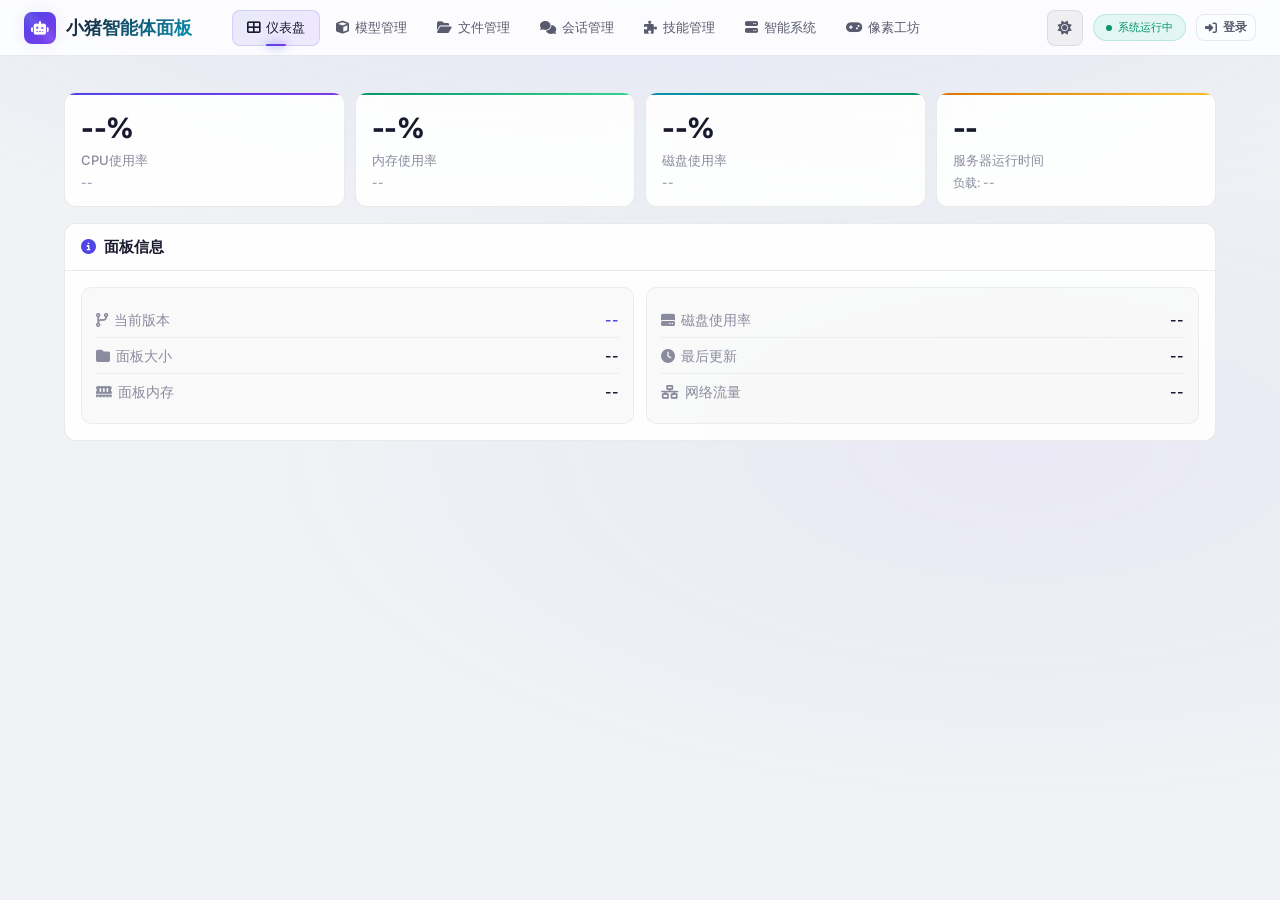
==== commit 4e501154: "fix: 修复 codex/hermes 卡片渲染问题 + 添加 hermes 图标" ====
--- a/index.html
+++ b/index.html
@@ -219,15 +219,25 @@
         
         // 智能体 ID → 图标映射（动态）
         function agentIcon(agentId) {
-            const icons = { 'openclaw': 'fa-robot', 'codex': 'fa-code' };
+            const icons = { 'openclaw': 'fa-robot', 'codex': 'fa-code', 'hermes': 'fa-user-md' };
             return icons[agentId] || 'fa-microchip';
         }
 
-        // 动态生成智能体卡片
+        // 动态生成智能体卡片（确保每个 agent 卡片存在）
         function renderAgentCards(agents) {
             const container = document.getElementById('agent-cards-container');
             if (!container) return;
-            if (container.children.length === 0) {
+            // 检查每个 agent 卡片是否存在，缺少就追加
+            let needsRender = container.children.length === 0;
+            for (const agentId of Object.keys(agents || {})) {
+                if (!document.querySelector(`.agent-card[data-agent="${agentId}"]`)) {
+                    needsRender = true;
+                    break;
+                }
+            }
+            if (needsRender) {
+                // 清空并重新生成（确保顺序一致）
+                container.innerHTML = '';
                 let html = '';
                 for (const [agentId, info] of Object.entries(agents || {})) {
                     const label = info.name || agentId;
